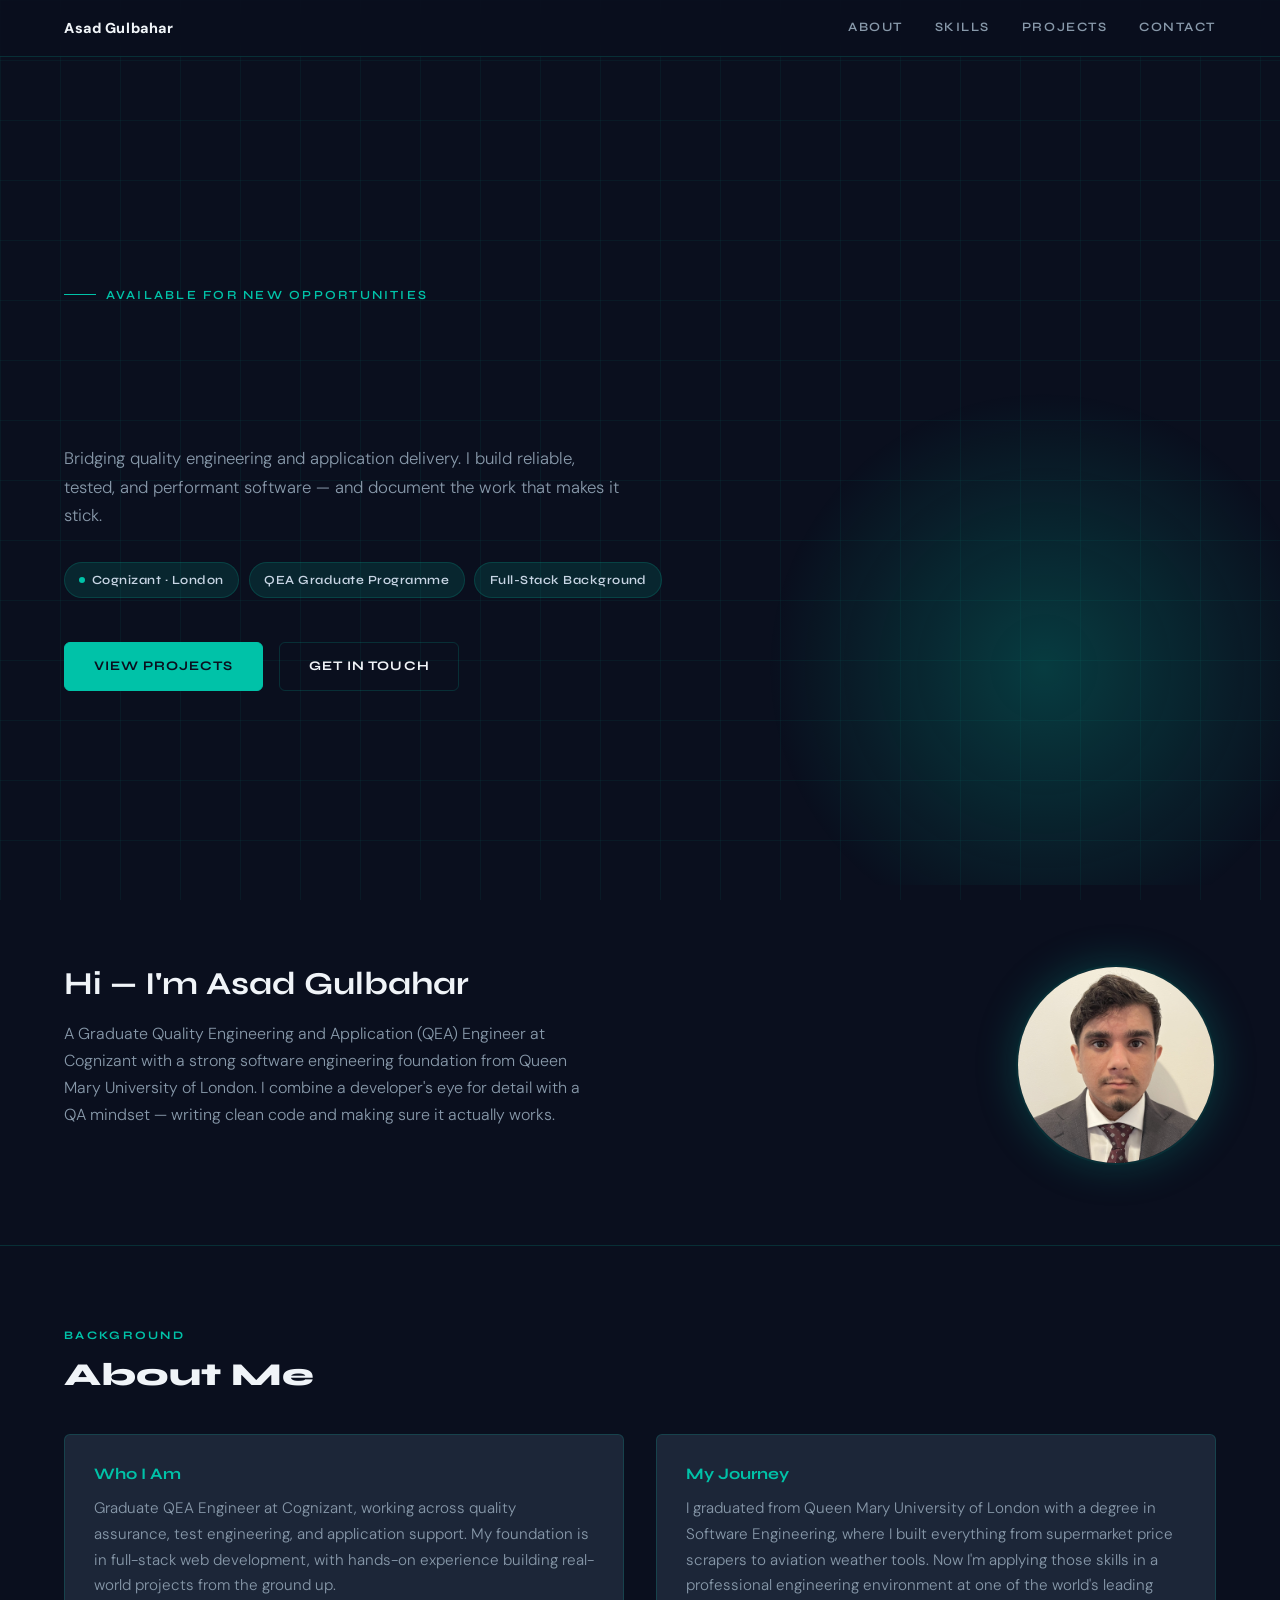
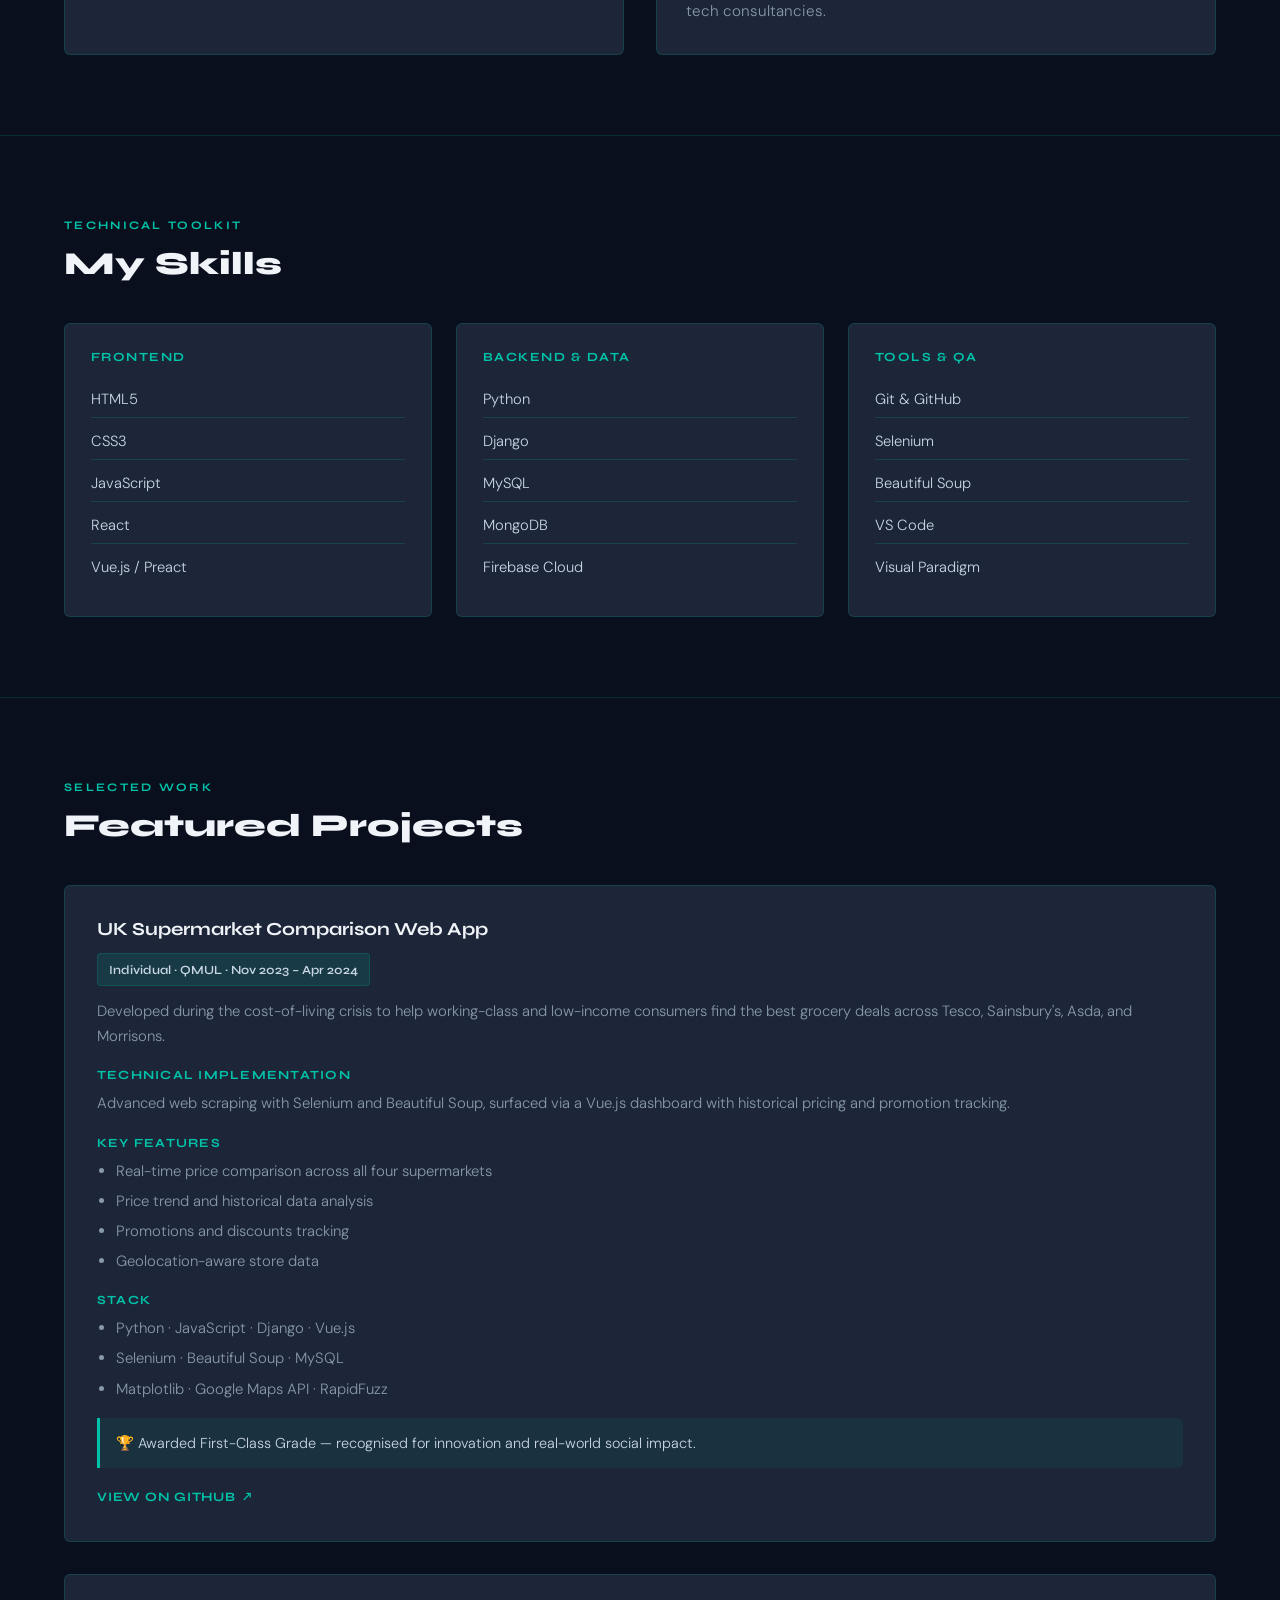
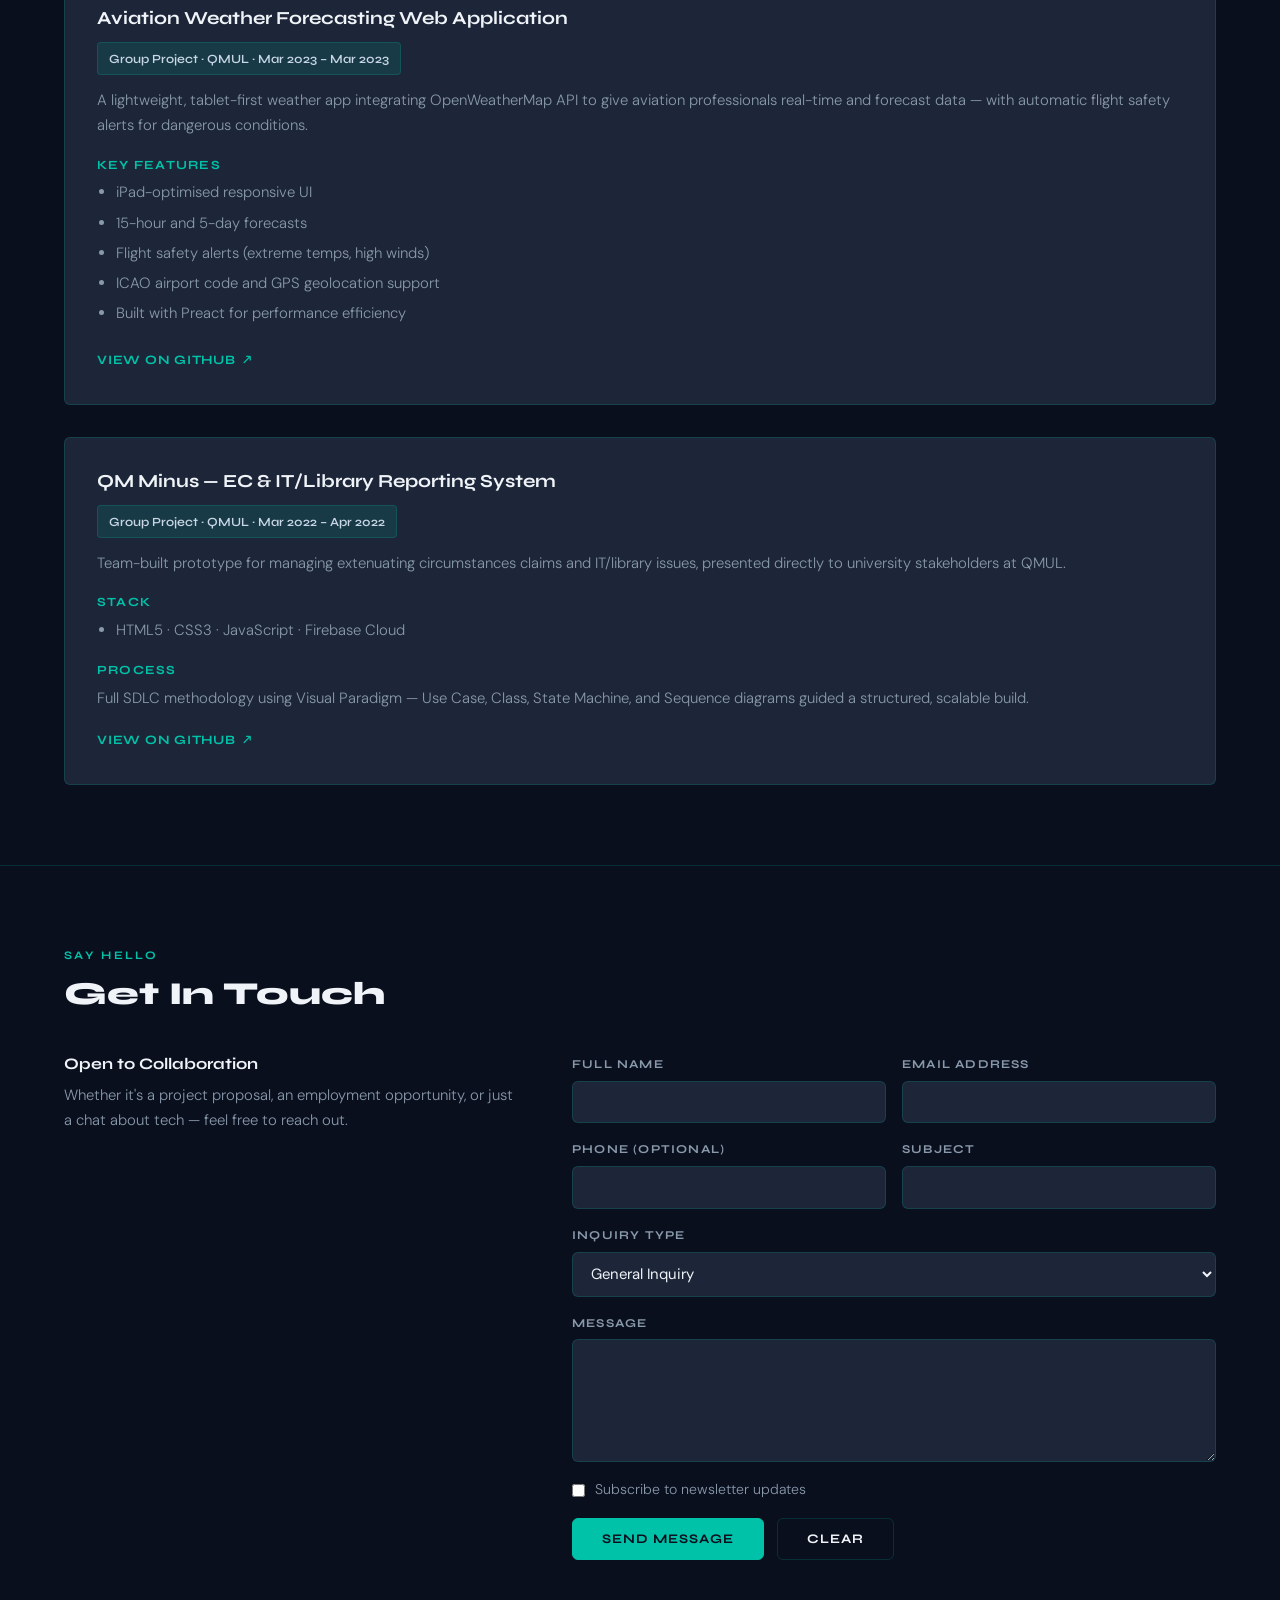
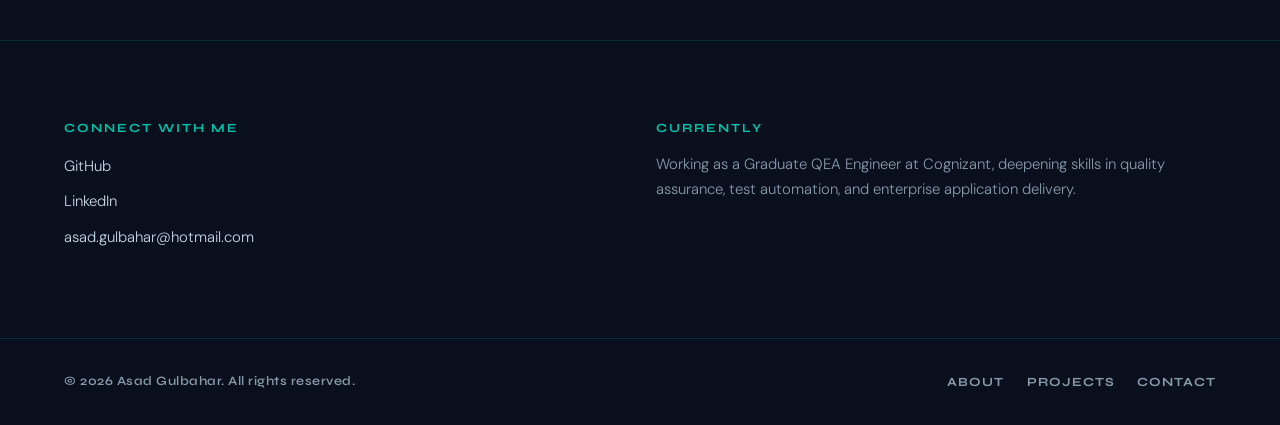
==== index.html @ bfe112a4 "Add typing animation and scroll fade effects" ====
<!DOCTYPE html>
<html lang="en">
<head>
  <meta charset="UTF-8" />
  <meta name="viewport" content="width=device-width, initial-scale=1.0" />

  <title>Asad Gulbahar — Graduate QEA Engineer</title>

  <link rel="preconnect" href="https://fonts.googleapis.com" />
  <link rel="preconnect" href="https://fonts.gstatic.com" crossorigin />

  <link
    href="https://fonts.googleapis.com/css2?family=Syne:wght@400;600;700;800&family=DM+Sans:ital,opsz,wght@0,9..40,300;0,9..40,400;0,9..40,500;1,9..40,300&display=swap"
    rel="stylesheet"
  />

  <link rel="stylesheet" href="css/styles.css" />
</head>

<body>

  <!-- Navigation -->
  <nav id="main-nav" aria-label="Primary navigation">
    <span class="nav-logo">Asad Gulbahar</span>
    <a href="#about">About</a>
    <a href="#skills">Skills</a>
    <a href="#projects">Projects</a>
    <a href="#contact">Contact</a>
  </nav>

  <!-- ── Header ─────────────────────────────────────── -->
  <header id="page-header" aria-labelledby="header-title">
    <p class="header-eyebrow">Available for new opportunities</p>
    <h1 id="header-title">
      <span id="typed-line-1"></span><br />
      <span class="accent">
        <span id="typed-line-2"></span>
      </span>
      <span class="typing-cursor"></span>
    </h1>
    <p class="header-sub">
      Bridging quality engineering and application delivery. I build reliable,
      tested, and performant software — and document the work that makes it stick.
    </p>
    <div class="header-meta" aria-label="Current role details">
      <span class="badge"><span class="dot" aria-hidden="true"></span>Cognizant · London</span>
      <span class="badge">QEA Graduate Programme</span>
      <span class="badge">Full-Stack Background</span>
    </div>
    <div class="header-cta">
      <a href="#projects" class="btn btn-primary">View Projects</a>
      <a href="#contact" class="btn btn-outline">Get In Touch</a>
    </div>
  </header>

  <!-- ── Main Content ───────────────────────────────── -->
  <main>

    <!-- Hero / Intro -->
    <section id="home" class="hero-section" aria-label="Introduction">
      <div class="hero-text">
        <h2>Hi — I'm Asad Gulbahar</h2>
        <p>
          A Graduate Quality Engineering and Application (QEA) Engineer at Cognizant
          with a strong software engineering foundation from Queen Mary University of London.
          I combine a developer's eye for detail with a QA mindset — writing clean code
          and making sure it actually works.
        </p>
      </div>
      <img
        src="profile-photo.jpg"
        alt="Asad Gulbahar, Graduate QEA Engineer at Cognizant"
        class="profile-image"
        width="200" height="200"
      />
    </section>

    <!-- About Me -->
    <section id="about" aria-labelledby="about-heading">
      <p class="section-label">Background</p>
      <h2 id="about-heading">About Me</h2>
      <div class="about-grid">
        <article>
          <h3>Who I Am</h3>
          <p>
            Graduate QEA Engineer at Cognizant, working across quality assurance,
            test engineering, and application support. My foundation is in full-stack
            web development, with hands-on experience building real-world projects
            from the ground up.
          </p>
        </article>
        <article>
          <h3>My Journey</h3>
          <p>
            I graduated from Queen Mary University of London with a degree in Software
            Engineering, where I built everything from supermarket price scrapers to
            aviation weather tools. Now I'm applying those skills in a professional
            engineering environment at one of the world's leading tech consultancies.
          </p>
        </article>
      </div>
    </section>

    <!-- Skills -->
    <section id="skills" aria-labelledby="skills-heading">
      <p class="section-label">Technical Toolkit</p>
      <h2 id="skills-heading">My Skills</h2>
      <div class="skills-columns">
        <div class="skill-group">
          <h3>Frontend</h3>
          <ul class="skills-list">
            <li>HTML5</li>
            <li>CSS3</li>
            <li>JavaScript</li>
            <li>React</li>
            <li>Vue.js / Preact</li>
          </ul>
        </div>
        <div class="skill-group">
          <h3>Backend &amp; Data</h3>
          <ul class="skills-list">
            <li>Python</li>
            <li>Django</li>
            <li>MySQL</li>
            <li>MongoDB</li>
            <li>Firebase Cloud</li>
          </ul>
        </div>
        <div class="skill-group">
          <h3>Tools &amp; QA</h3>
          <ol class="tools-list">
            <li>Git &amp; GitHub</li>
            <li>Selenium</li>
            <li>Beautiful Soup</li>
            <li>VS Code</li>
            <li>Visual Paradigm</li>
          </ol>
        </div>
      </div>
    </section>

    <!-- Projects -->
    <section id="projects" aria-labelledby="projects-heading">
      <p class="section-label">Selected Work</p>
      <h2 id="projects-heading">Featured Projects</h2>
      <div class="projects-grid">

        <article class="project" id="project-1">
          <h3>UK Supermarket Comparison Web App</h3>
          <span class="project-meta">Individual · QMUL · Nov 2023 – Apr 2024</span>
          <p>
            Developed during the cost-of-living crisis to help working-class and low-income
            consumers find the best grocery deals across Tesco, Sainsbury's, Asda, and Morrisons.
          </p>
          <h4>Technical Implementation</h4>
          <p>Advanced web scraping with Selenium and Beautiful Soup, surfaced via a Vue.js dashboard with historical pricing and promotion tracking.</p>
          <h4>Key Features</h4>
          <ul>
            <li>Real-time price comparison across all four supermarkets</li>
            <li>Price trend and historical data analysis</li>
            <li>Promotions and discounts tracking</li>
            <li>Geolocation-aware store data</li>
          </ul>
          <h4>Stack</h4>
          <ul>
            <li>Python · JavaScript · Django · Vue.js</li>
            <li>Selenium · Beautiful Soup · MySQL</li>
            <li>Matplotlib · Google Maps API · RapidFuzz</li>
          </ul>
          <div class="achievement">🏆 Awarded First-Class Grade — recognised for innovation and real-world social impact.</div>
          <a href="https://github.com/AsadGulbahar/supermarketcomparisonapp" target="_blank" rel="noopener noreferrer" class="project-link">View on GitHub</a>
        </article>

        <article class="project" id="project-2">
          <h3>Aviation Weather Forecasting Web Application</h3>
          <span class="project-meta">Group Project · QMUL · Mar 2023 – Mar 2023</span>
          <p>
            A lightweight, tablet-first weather app integrating OpenWeatherMap API to give aviation
            professionals real-time and forecast data — with automatic flight safety alerts for
            dangerous conditions.
          </p>
          <h4>Key Features</h4>
          <ul>
            <li>iPad-optimised responsive UI</li>
            <li>15-hour and 5-day forecasts</li>
            <li>Flight safety alerts (extreme temps, high winds)</li>
            <li>ICAO airport code and GPS geolocation support</li>
            <li>Built with Preact for performance efficiency</li>
          </ul>
          <a href="https://github.com/example/aviation-weather-app" target="_blank" rel="noopener noreferrer" class="project-link">View on GitHub</a>
        </article>

        <article class="project" id="project-3">
          <h3>QM Minus — EC &amp; IT/Library Reporting System</h3>
          <span class="project-meta">Group Project · QMUL · Mar 2022 – Apr 2022</span>
          <p>
            Team-built prototype for managing extenuating circumstances claims and IT/library issues,
            presented directly to university stakeholders at QMUL.
          </p>
          <h4>Stack</h4>
          <ul>
            <li>HTML5 · CSS3 · JavaScript · Firebase Cloud</li>
          </ul>
          <h4>Process</h4>
          <p>Full SDLC methodology using Visual Paradigm — Use Case, Class, State Machine, and Sequence diagrams guided a structured, scalable build.</p>
          <a href="https://github.com/example/qm-minus-reporting-system" target="_blank" rel="noopener noreferrer" class="project-link">View on GitHub</a>
        </article>

      </div>
    </section>

    <!-- Contact -->
    <section id="contact" aria-labelledby="contact-heading">
      <p class="section-label">Say Hello</p>
      <h2 id="contact-heading">Get In Touch</h2>
      <div class="contact-inner">
        <div class="contact-info">
          <h3>Open to Collaboration</h3>
          <p>Whether it's a project proposal, an employment opportunity, or just a chat about tech — feel free to reach out.</p>
        </div>
        <form action="/submit-contact" method="post" id="contact-form" novalidate aria-label="Contact form">
          <div class="form-row">
            <div class="form-group">
              <label for="full-name">Full Name</label>
              <input type="text" id="full-name" name="full-name" autocomplete="name" required />
            </div>
            <div class="form-group">
              <label for="email">Email Address</label>
              <input type="email" id="email" name="email" autocomplete="email" required />
            </div>
          </div>
          <div class="form-row">
            <div class="form-group">
              <label for="phone">Phone (optional)</label>
              <input type="tel" id="phone" name="phone" autocomplete="tel" />
            </div>
            <div class="form-group">
              <label for="subject">Subject</label>
              <input type="text" id="subject" name="subject" required />
            </div>
          </div>
          <div class="form-group">
            <label for="inquiry-type">Inquiry Type</label>
            <select id="inquiry-type" name="inquiry-type">
              <option value="general">General Inquiry</option>
              <option value="project">Project Proposal</option>
              <option value="employment">Employment Opportunity</option>
              <option value="collaboration">Collaboration</option>
            </select>
          </div>
          <div class="form-group">
            <label for="message">Message</label>
            <textarea id="message" name="message" rows="5" required></textarea>
          </div>
          <label class="form-check">
            <input type="checkbox" id="newsletter" name="newsletter" />
            Subscribe to newsletter updates
          </label>
          <div class="form-actions">
            <button type="submit" class="btn btn-primary">Send Message</button>
            <button type="reset" class="btn btn-outline">Clear</button>
          </div>
        </form>
      </div>
    </section>

    <!-- Sidebar / Connect -->
    <aside id="sidebar" aria-label="Social links and updates">
      <div>
        <h3>Connect With Me</h3>
        <ul>
          <li><a href="https://github.com/AsadGulbahar" target="_blank" rel="noopener noreferrer">GitHub</a></li>
          <li><a href="https://www.linkedin.com/in/asad-g-189b7b227" target="_blank" rel="noopener noreferrer">LinkedIn</a></li>
          <li><a href="mailto:asad.gulbahar@hotmail.com">asad.gulbahar@hotmail.com</a></li>
        </ul>
      </div>
      <div>
        <h3>Currently</h3>
        <p>Working as a Graduate QEA Engineer at Cognizant, deepening skills in quality assurance, test automation, and enterprise application delivery.</p>
      </div>
    </aside>

  </main>

  <!-- Footer -->
  <footer id="page-footer">
    <p>© 2026 Asad Gulbahar. All rights reserved.</p>
    <nav class="footer-right" aria-label="Footer navigation">
      <a href="#about">About</a>
      <a href="#projects">Projects</a>
      <a href="#contact">Contact</a>
    </nav>
  </footer>
  
<script src="js/script.js"></script>
</body>
</html>
---- css/styles.css ----
/* ─── Design Tokens ───────────────────────────────── */
:root {
    --navy:      #0a0f1e;
    --navy-mid:  #111827;
    --navy-soft: #1c2638;
    --teal:      #00c2a8;
    --teal-dim:  #00c2a820;
    --teal-glow: #00c2a840;
    --slate:     #8899aa;
    --white:     #f0f4f8;
    --white-dim: #c8d6e5;
    --border:    rgba(0,194,168,0.18);
    --font-head: 'Syne', sans-serif;
    --font-body: 'DM Sans', sans-serif;
    --radius:    6px;
    --transition: 0.3s cubic-bezier(0.4,0,0.2,1);
}

/* ─── Reset & Base ────────────────────────────────── */
*, *::before, *::after { box-sizing: border-box; margin: 0; padding: 0; }

html { scroll-behavior: smooth; font-size: 16px; }

body {
    background-color: var(--navy);
    color: var(--white-dim);
    font-family: var(--font-body);
    font-weight: 300;
    line-height: 1.7;
    overflow-x: hidden;
}

/* grid noise texture overlay */
body::before {
    content: '';
    position: fixed; inset: 0;
    background-image:
    linear-gradient(var(--border) 1px, transparent 1px),
    linear-gradient(90deg, var(--border) 1px, transparent 1px);
    background-size: 60px 60px;
    pointer-events: none;
    z-index: 0;
    opacity: 0.35;
}

main, header, footer, nav, section, aside, article { position: relative; z-index: 1; }

a { color: var(--teal); text-decoration: none; transition: opacity var(--transition); }
a:hover { opacity: 0.75; }

h1, h2, h3, h4 { font-family: var(--font-head); color: var(--white); line-height: 1.2; }

img { max-width: 100%; display: block; border-radius: var(--radius); }

ul, ol { padding-left: 1.2rem; }
li { margin-bottom: 0.3rem; }

/* ─── Nav ─────────────────────────────────────────── */
#main-nav {
    position: sticky; top: 0; z-index: 100;
    display: flex; align-items: center; gap: 2rem;
    padding: 1rem 4rem;
    background: rgba(10,15,30,0.82);
    backdrop-filter: blur(14px);
    border-bottom: 1px solid var(--border);
}

#main-nav a {
    font-family: var(--font-head);
    font-size: 0.8rem;
    font-weight: 600;
    letter-spacing: 0.12em;
    text-transform: uppercase;
    color: var(--slate);
    transition: color var(--transition);
}
#main-nav a:hover, #main-nav a:focus { color: var(--teal); opacity: 1; }
#main-nav .nav-logo {
    margin-right: auto;
    font-size: 0.9rem;
    font-weight: 800;
    color: var(--white);
    letter-spacing: 0.04em;
}

/* ─── Header / Hero ───────────────────────────────── */
#page-header {
    min-height: 92vh;
    display: flex; flex-direction: column; justify-content: center;
    padding: 6rem 4rem 4rem;
    position: relative;
    overflow: hidden;
}

/* teal radial glow */
#page-header::after {
    content: '';
    position: absolute; bottom: -10%; right: -5%;
    width: 600px; height: 600px;
    background: radial-gradient(circle, var(--teal-glow) 0%, transparent 65%);
    pointer-events: none;
}

.header-eyebrow {
    display: inline-flex; align-items: center; gap: 0.6rem;
    font-family: var(--font-head);
    font-size: 0.78rem;
    font-weight: 600;
    letter-spacing: 0.18em;
    text-transform: uppercase;
    color: var(--teal);
    margin-bottom: 1.5rem;
    animation: fadeUp 0.6s both;
}
.header-eyebrow::before {
    content: '';
    display: block;
    width: 32px; height: 1px;
    background: var(--teal);
}

#page-header h1 {
    font-size: clamp(2.6rem, 6vw, 5.2rem);
    font-weight: 800;
    letter-spacing: -0.02em;
    color: var(--white);
    max-width: 780px;
    animation: fadeUp 0.6s 0.1s both;
}
#page-header h1 .accent { color: var(--teal); }

.header-sub {
    margin-top: 1.4rem;
    font-size: 1.05rem;
    color: var(--slate);
    max-width: 560px;
    line-height: 1.7;
    animation: fadeUp 0.6s 0.2s both;
}

.header-meta {
    display: flex; flex-wrap: wrap; gap: 0.6rem;
    margin-top: 2rem;
    animation: fadeUp 0.6s 0.3s both;
}
.badge {
    display: inline-flex; align-items: center; gap: 0.4rem;
    padding: 0.4rem 0.9rem;
    border: 1px solid var(--border);
    border-radius: 100px;
    font-size: 0.78rem;
    font-family: var(--font-head);
    font-weight: 600;
    color: var(--white-dim);
    background: var(--teal-dim);
    letter-spacing: 0.04em;
}
.badge .dot {
    width: 6px; height: 6px;
    border-radius: 50%;
    background: var(--teal);
    animation: pulse 2s infinite;
}

.header-cta {
    display: flex; gap: 1rem; flex-wrap: wrap;
    margin-top: 2.8rem;
    animation: fadeUp 0.6s 0.4s both;
}

.btn {
    display: inline-block;
    padding: 0.75rem 1.8rem;
    font-family: var(--font-head);
    font-size: 0.82rem;
    font-weight: 700;
    letter-spacing: 0.08em;
    text-transform: uppercase;
    border-radius: var(--radius);
    transition: all var(--transition);
    cursor: pointer;
}
.btn-primary {
    background: var(--teal);
    color: var(--navy);
    border: 1px solid var(--teal);
}
.btn-primary:hover { background: transparent; color: var(--teal); opacity: 1; }
.btn-outline {
    background: transparent;
    color: var(--white);
    border: 1px solid var(--border);
}
.btn-outline:hover { border-color: var(--teal); color: var(--teal); opacity: 1; }

/* ─── Hero Section (inside main) ─────────────────── */
#home.hero-section {
    padding: 5rem 4rem;
    display: grid;
    grid-template-columns: 1fr auto;
    gap: 3rem;
    align-items: start;
    border-bottom: 1px solid var(--border);
}

.hero-text h2 {
    font-size: clamp(1.4rem, 2.5vw, 2rem);
    font-weight: 700;
    margin-bottom: 1rem;
}
.hero-text p { color: var(--slate); max-width: 520px; }

.profile-image {
    width: 200px; height: 200px;
    object-fit: cover;
    border-radius: 50%;
    border: 2px solid var(--border);
    box-shadow: 0 0 40px var(--teal-glow);
}

/* ─── Section shared styles ───────────────────────── */
section {
    padding: 5rem 4rem;
    border-bottom: 1px solid var(--border);
}

.section-label {
    font-family: var(--font-head);
    font-size: 0.72rem;
    font-weight: 700;
    letter-spacing: 0.2em;
    text-transform: uppercase;
    color: var(--teal);
    margin-bottom: 0.6rem;
}

section h2 {
    font-size: clamp(1.6rem, 2.5vw, 2.2rem);
    font-weight: 800;
    margin-bottom: 2.5rem;
}

/* ─── About ───────────────────────────────────────── */
.about-grid {
    display: grid;
    grid-template-columns: 1fr 1fr;
    gap: 2rem;
}
.about-grid article {
    padding: 1.8rem;
    background: var(--navy-soft);
    border: 1px solid var(--border);
    border-radius: var(--radius);
}
.about-grid article h3 {
    font-size: 1rem;
    font-weight: 700;
    color: var(--teal);
    margin-bottom: 0.8rem;
}
.about-grid article p { color: var(--slate); font-size: 0.95rem; }

/* ─── Skills ──────────────────────────────────────── */
.skills-columns {
    display: grid;
    grid-template-columns: repeat(3, 1fr);
    gap: 1.5rem;
}
.skill-group {
    padding: 1.6rem;
    background: var(--navy-soft);
    border: 1px solid var(--border);
    border-radius: var(--radius);
}
.skill-group h3 {
    font-size: 0.78rem;
    font-weight: 700;
    letter-spacing: 0.12em;
    text-transform: uppercase;
    color: var(--teal);
    margin-bottom: 1rem;
}
.skill-group ul, .skill-group ol {
    list-style: none;
    padding: 0;
}
.skill-group li {
    font-size: 0.92rem;
    color: var(--white-dim);
    padding: 0.35rem 0;
    border-bottom: 1px solid var(--border);
}
.skill-group li:last-child { border-bottom: none; }

/* ─── Projects ────────────────────────────────────── */
.projects-grid {
    display: grid;
    grid-template-columns: 1fr;
    gap: 2rem;
}
.project {
    padding: 2rem;
    background: var(--navy-soft);
    border: 1px solid var(--border);
    border-radius: var(--radius);
    transition: border-color var(--transition), box-shadow var(--transition);
}
.project:hover {
    border-color: var(--teal);
    box-shadow: 0 0 30px var(--teal-dim);
}
.project h3 {
    font-size: 1.15rem;
    font-weight: 700;
    margin-bottom: 0.8rem;
    color: var(--white);
}
.project h4 {
    font-size: 0.78rem;
    font-weight: 700;
    letter-spacing: 0.1em;
    text-transform: uppercase;
    color: var(--teal);
    margin: 1.2rem 0 0.5rem;
}
.project p, .project li { font-size: 0.93rem; color: var(--slate); }
.project figure { margin: 1rem 0; }
.project figcaption {
    font-size: 0.78rem;
    color: var(--slate);
    margin-top: 0.4rem;
    font-style: italic;
}
.project-meta {
    display: inline-block;
    font-size: 0.78rem;
    color: var(--white-dim);
    background: var(--teal-dim);
    border: 1px solid var(--border);
    border-radius: 4px;
    padding: 0.3rem 0.7rem;
    margin-bottom: 0.8rem;
    font-family: var(--font-head);
    font-weight: 600;
}
.achievement {
    margin-top: 1rem;
    padding: 0.8rem 1rem;
    background: rgba(0,194,168,0.07);
    border-left: 3px solid var(--teal);
    border-radius: 0 var(--radius) var(--radius) 0;
    font-size: 0.9rem;
    color: var(--white-dim);
}
.project-link {
    display: inline-flex; align-items: center; gap: 0.4rem;
    margin-top: 1.2rem;
    font-family: var(--font-head);
    font-size: 0.8rem;
    font-weight: 700;
    letter-spacing: 0.06em;
    text-transform: uppercase;
    color: var(--teal);
}
.project-link::after { content: '↗'; }

/* ─── Contact ─────────────────────────────────────── */
.contact-inner {
    display: grid;
    grid-template-columns: 1fr 1.4fr;
    gap: 3rem;
    align-items: start;
}
.contact-info h3 { font-size: 1rem; margin-bottom: 0.6rem; }
.contact-info p { color: var(--slate); font-size: 0.93rem; }

#contact-form {
    display: flex; flex-direction: column; gap: 1rem;
}
.form-row { display: grid; grid-template-columns: 1fr 1fr; gap: 1rem; }
.form-group { display: flex; flex-direction: column; gap: 0.4rem; }
.form-group label {
    font-family: var(--font-head);
    font-size: 0.75rem;
    font-weight: 700;
    letter-spacing: 0.1em;
    text-transform: uppercase;
    color: var(--slate);
}
.form-group input,
.form-group textarea,
.form-group select {
    background: var(--navy-soft);
    border: 1px solid var(--border);
    border-radius: var(--radius);
    color: var(--white);
    font-family: var(--font-body);
    font-size: 0.93rem;
    padding: 0.65rem 0.9rem;
    transition: border-color var(--transition);
    outline: none;
}
.form-group input:focus,
.form-group textarea:focus,
.form-group select:focus { border-color: var(--teal); }
.form-group select option { background: var(--navy-mid); }
.form-group textarea { resize: vertical; min-height: 120px; }
.form-check {
    display: flex; align-items: center; gap: 0.6rem;
    font-size: 0.88rem; color: var(--slate);
}
.form-actions { display: flex; gap: 0.8rem; }

/* ─── Sidebar / Connect ───────────────────────────── */
#sidebar {
    padding: 5rem 4rem;
    border-bottom: 1px solid var(--border);
    display: grid;
    grid-template-columns: 1fr 1fr;
    gap: 2rem;
}
#sidebar h3 {
    font-size: 0.78rem;
    font-weight: 700;
    letter-spacing: 0.16em;
    text-transform: uppercase;
    color: var(--teal);
    margin-bottom: 1rem;
}
#sidebar ul { list-style: none; padding: 0; }
#sidebar li { margin-bottom: 0.5rem; }
#sidebar li a {
    color: var(--white-dim);
    font-size: 0.93rem;
    transition: color var(--transition);
}
#sidebar li a:hover { color: var(--teal); opacity: 1; }
#sidebar p { color: var(--slate); font-size: 0.93rem; }

/* ─── Footer ──────────────────────────────────────── */
#page-footer {
    padding: 2rem 4rem;
    display: flex;
    justify-content: space-between;
    align-items: center;
    flex-wrap: wrap;
    gap: 0.6rem;
}
#page-footer p {
    font-size: 0.8rem;
    color: var(--slate);
    font-family: var(--font-head);
    font-weight: 600;
    letter-spacing: 0.04em;
}
.footer-right { display: flex; gap: 1.4rem; }
.footer-right a {
    font-size: 0.78rem;
    font-family: var(--font-head);
    font-weight: 700;
    letter-spacing: 0.08em;
    text-transform: uppercase;
    color: var(--slate);
}
.footer-right a:hover { color: var(--teal); opacity: 1; }

/* ─── Animations ──────────────────────────────────── */
@keyframes fadeUp {
    from { opacity: 0; transform: translateY(18px); }
    to   { opacity: 1; transform: translateY(0); }
}
@keyframes pulse {
    0%, 100% { opacity: 1; }
    50% { opacity: 0.35; }
}

/* ─── Responsive ──────────────────────────────────── */
@media (max-width: 900px) {
    #main-nav { padding: 1rem 1.5rem; gap: 1.2rem; flex-wrap: wrap; }
    #page-header { padding: 5rem 1.5rem 3rem; }
    section { padding: 3.5rem 1.5rem; }
    #home.hero-section { grid-template-columns: 1fr; padding: 3.5rem 1.5rem; }
    .about-grid, .skills-columns, .contact-inner { grid-template-columns: 1fr; }
    #sidebar { padding: 3rem 1.5rem; grid-template-columns: 1fr; }
    #page-footer { padding: 1.5rem; flex-direction: column; align-items: flex-start; }
    .form-row { grid-template-columns: 1fr; }
}


```css
/* ─────────────────────────────────────────────
   Typing Cursor
───────────────────────────────────────────── */

.typing-cursor {
    display: inline-block;
    width: 3px;
    height: 1em;
    background-color: var(--teal);
    margin-left: 0.35rem;
    vertical-align: bottom;
    animation: blinkCursor 0.8s infinite;
}

@keyframes blinkCursor {
    0%, 49% {
        opacity: 1;
    }

    50%, 100% {
        opacity: 0;
    }
}


/* ─────────────────────────────────────────────
   Scroll Fade Animation
───────────────────────────────────────────── */

.fade-in-hidden {
    opacity: 0;
    transform: translateY(40px);
    transition:
        opacity 0.8s ease,
        transform 0.8s ease;
}

.fade-in-show {
    opacity: 1;
    transform: translateY(0);
}
```
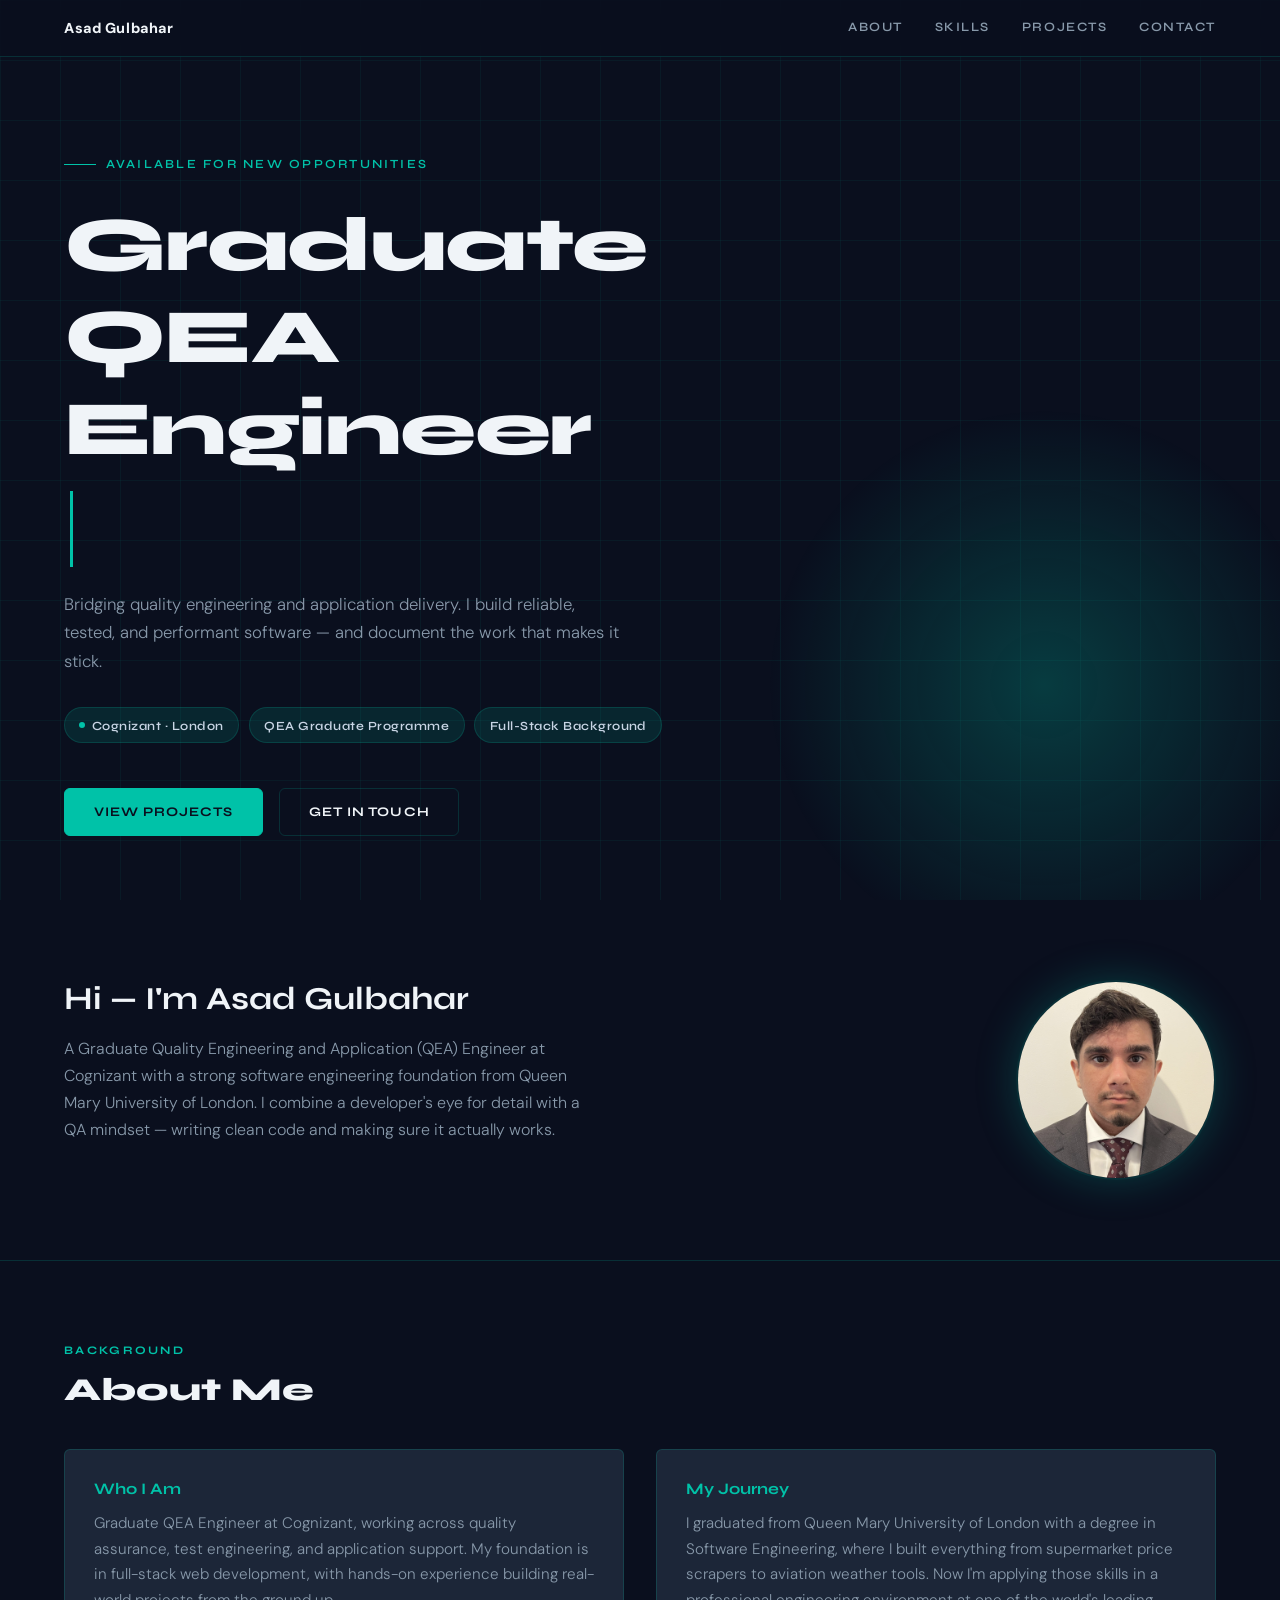
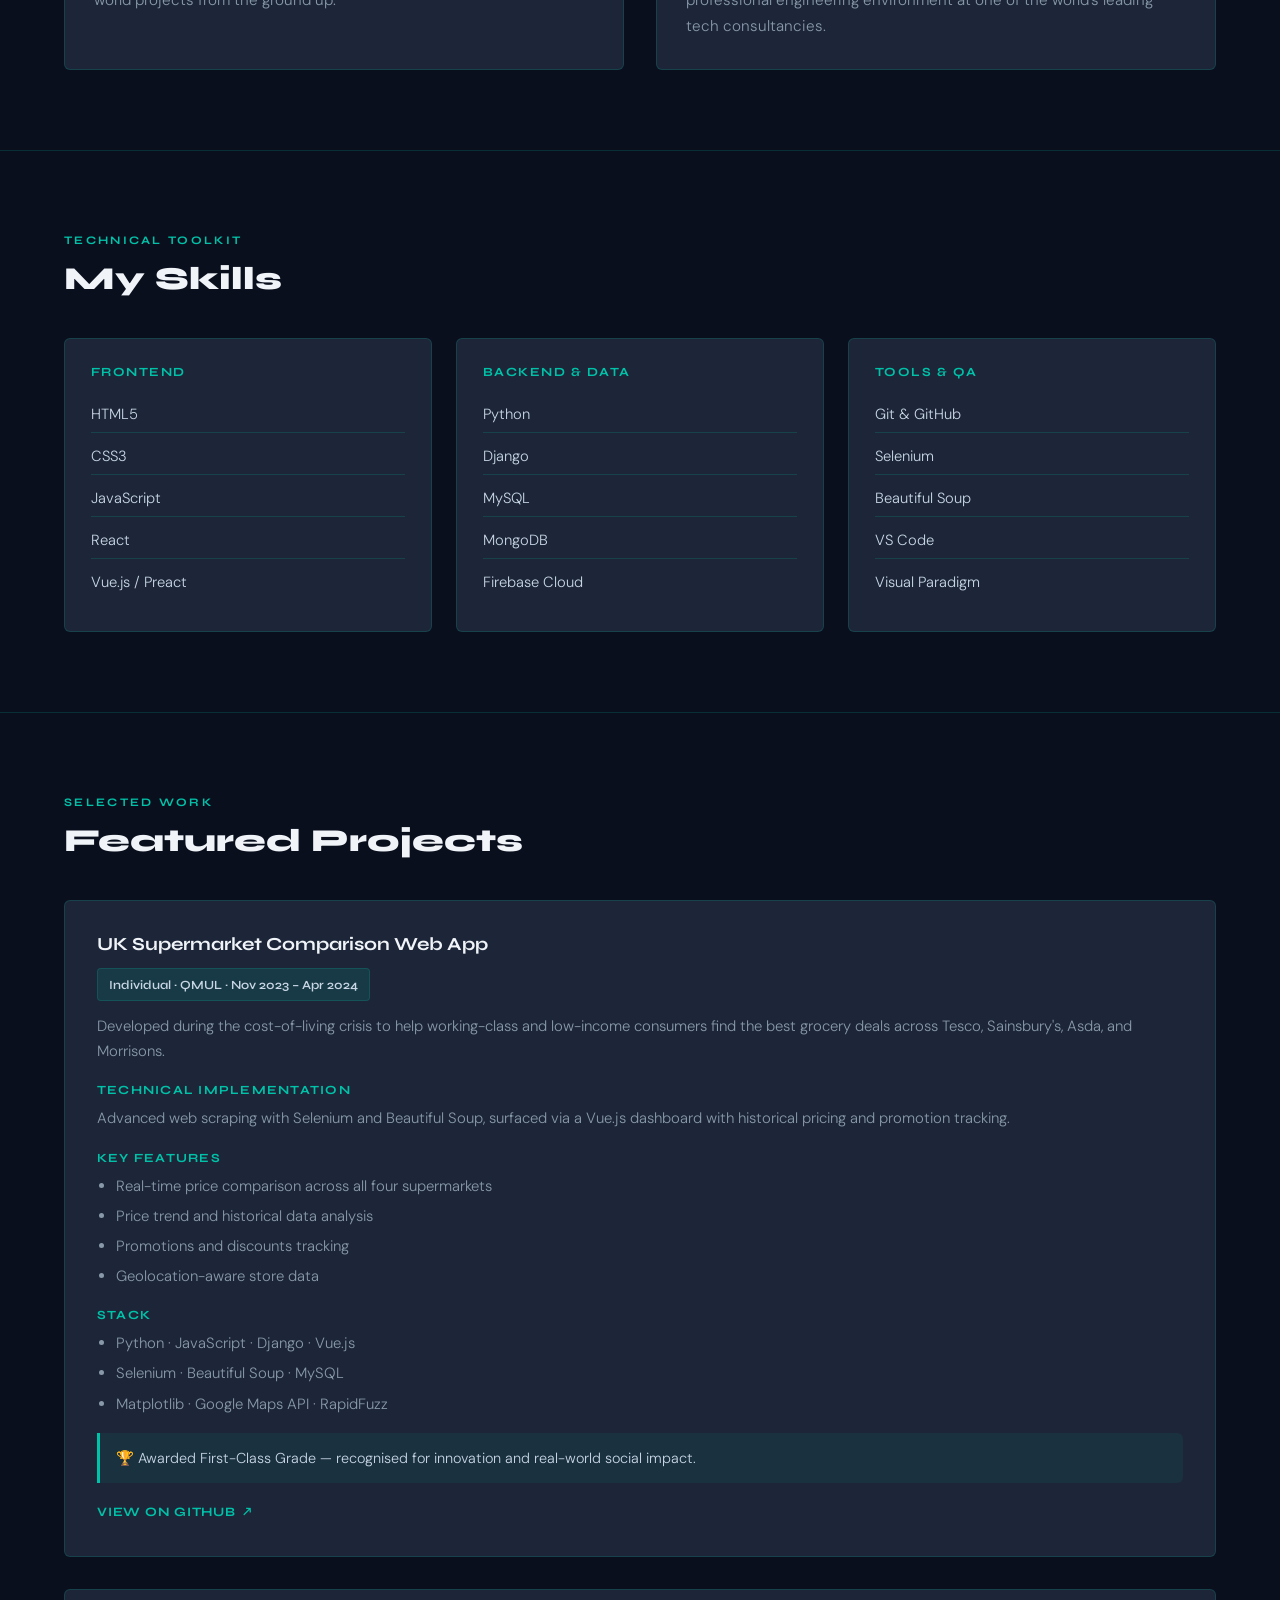
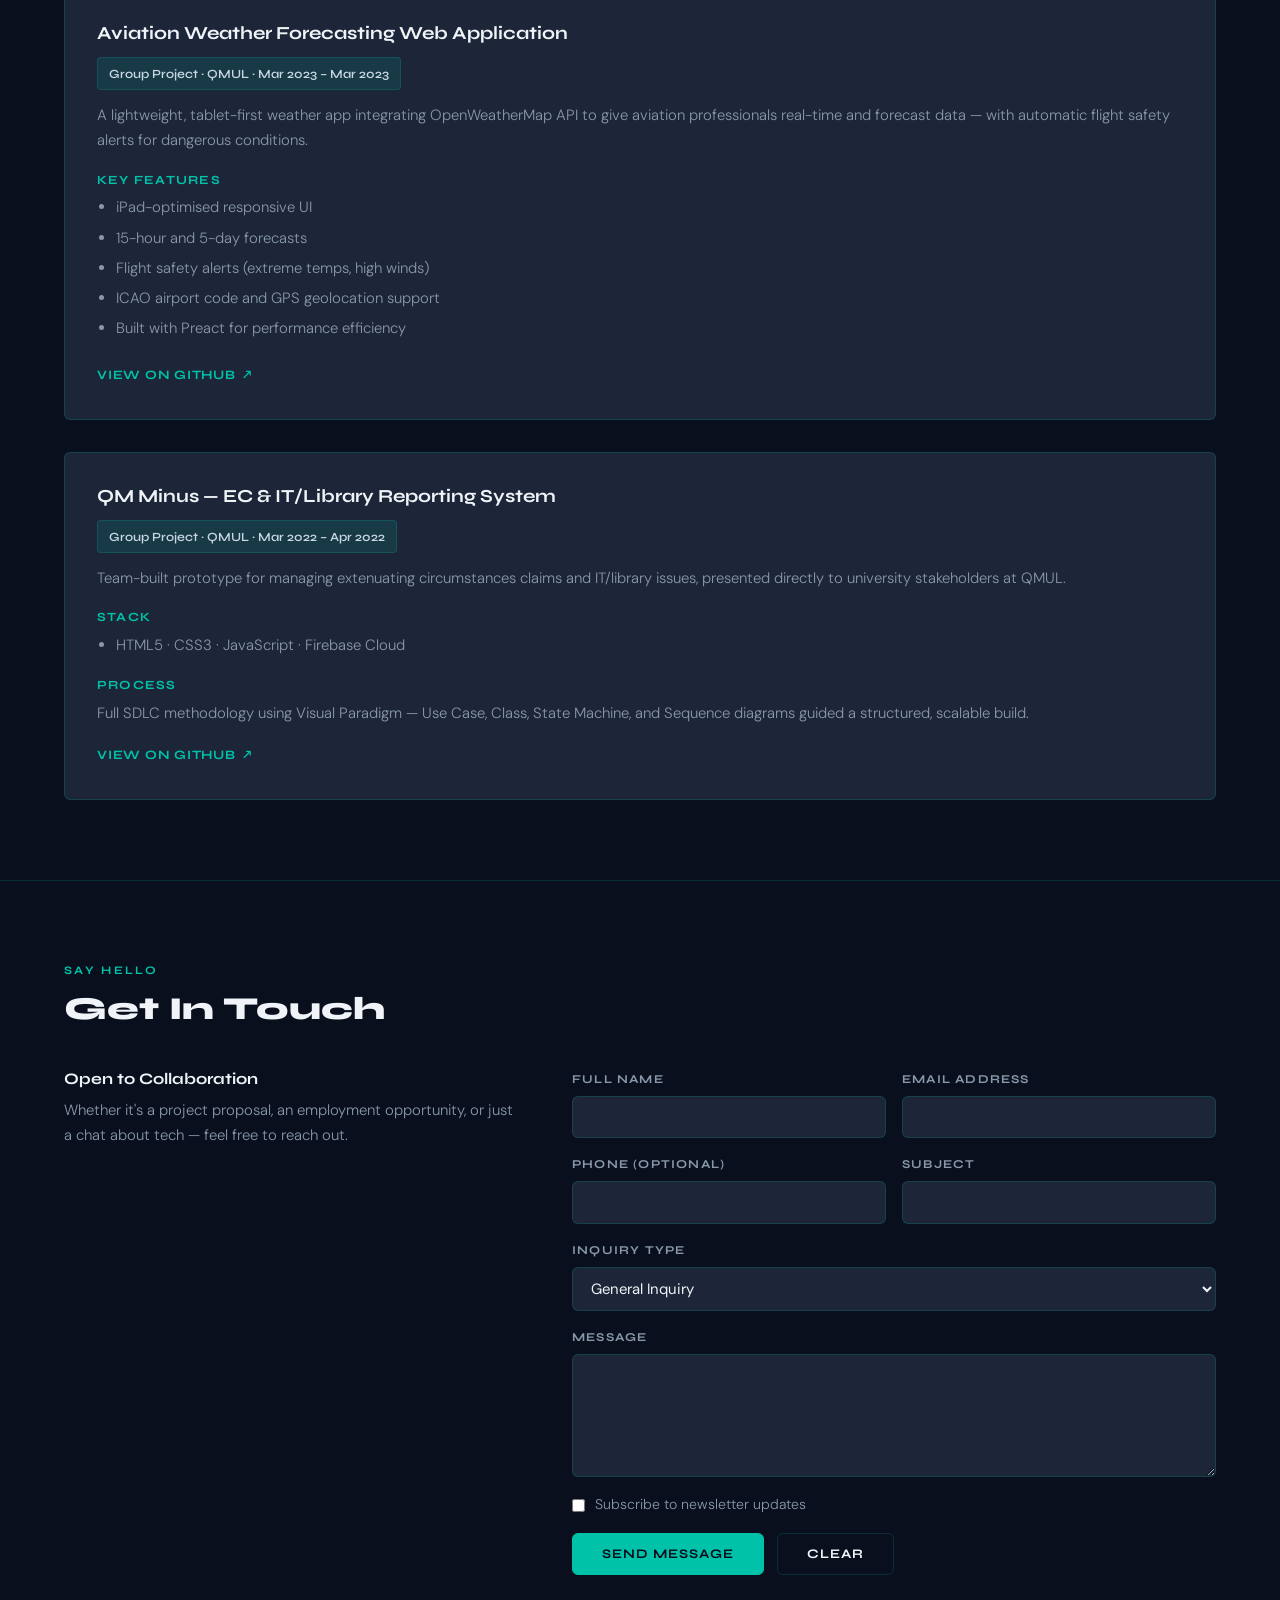
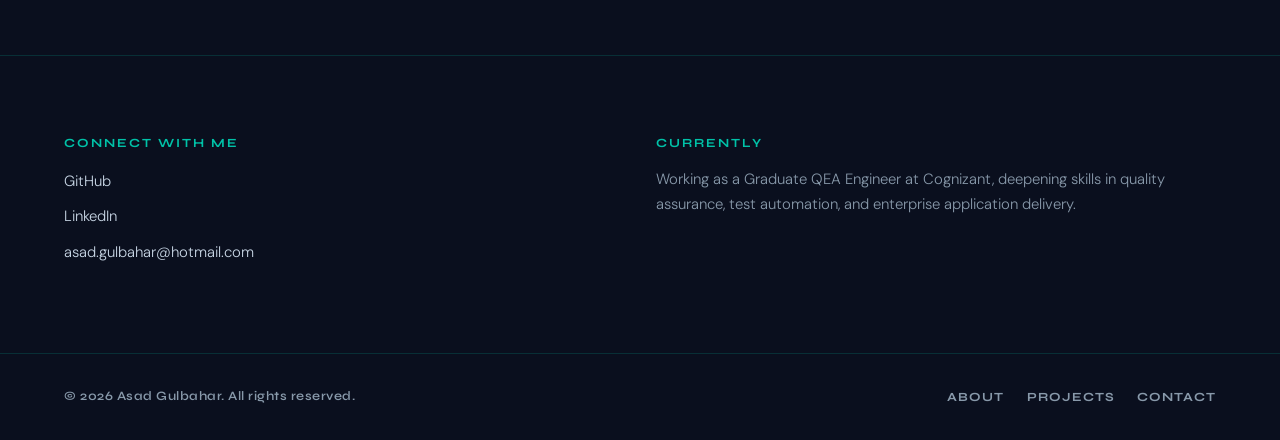
==== commit dd0e954e: "Add typing effect and scroll fade animations" ====
--- a/index.html
+++ b/index.html
@@ -32,10 +32,12 @@
   <header id="page-header" aria-labelledby="header-title">
     <p class="header-eyebrow">Available for new opportunities</p>
     <h1 id="header-title">
-      <span id="typed-line-1"></span><br />
+      <span id="typed-line-1">Graduate QEA Engineer</span><br />
+
       <span class="accent">
-        <span id="typed-line-2"></span>
+        <span id="typed-line-2">@ Cognizant</span>
       </span>
+
       <span class="typing-cursor"></span>
     </h1>
     <p class="header-sub">
--- a/css/styles.css
+++ b/css/styles.css
@@ -488,7 +488,7 @@
 }
 
 
-```css
+
 /* ─────────────────────────────────────────────
    Typing Cursor
 ───────────────────────────────────────────── */
@@ -529,5 +529,4 @@
 .fade-in-show {
     opacity: 1;
     transform: translateY(0);
-}
-```
+}
